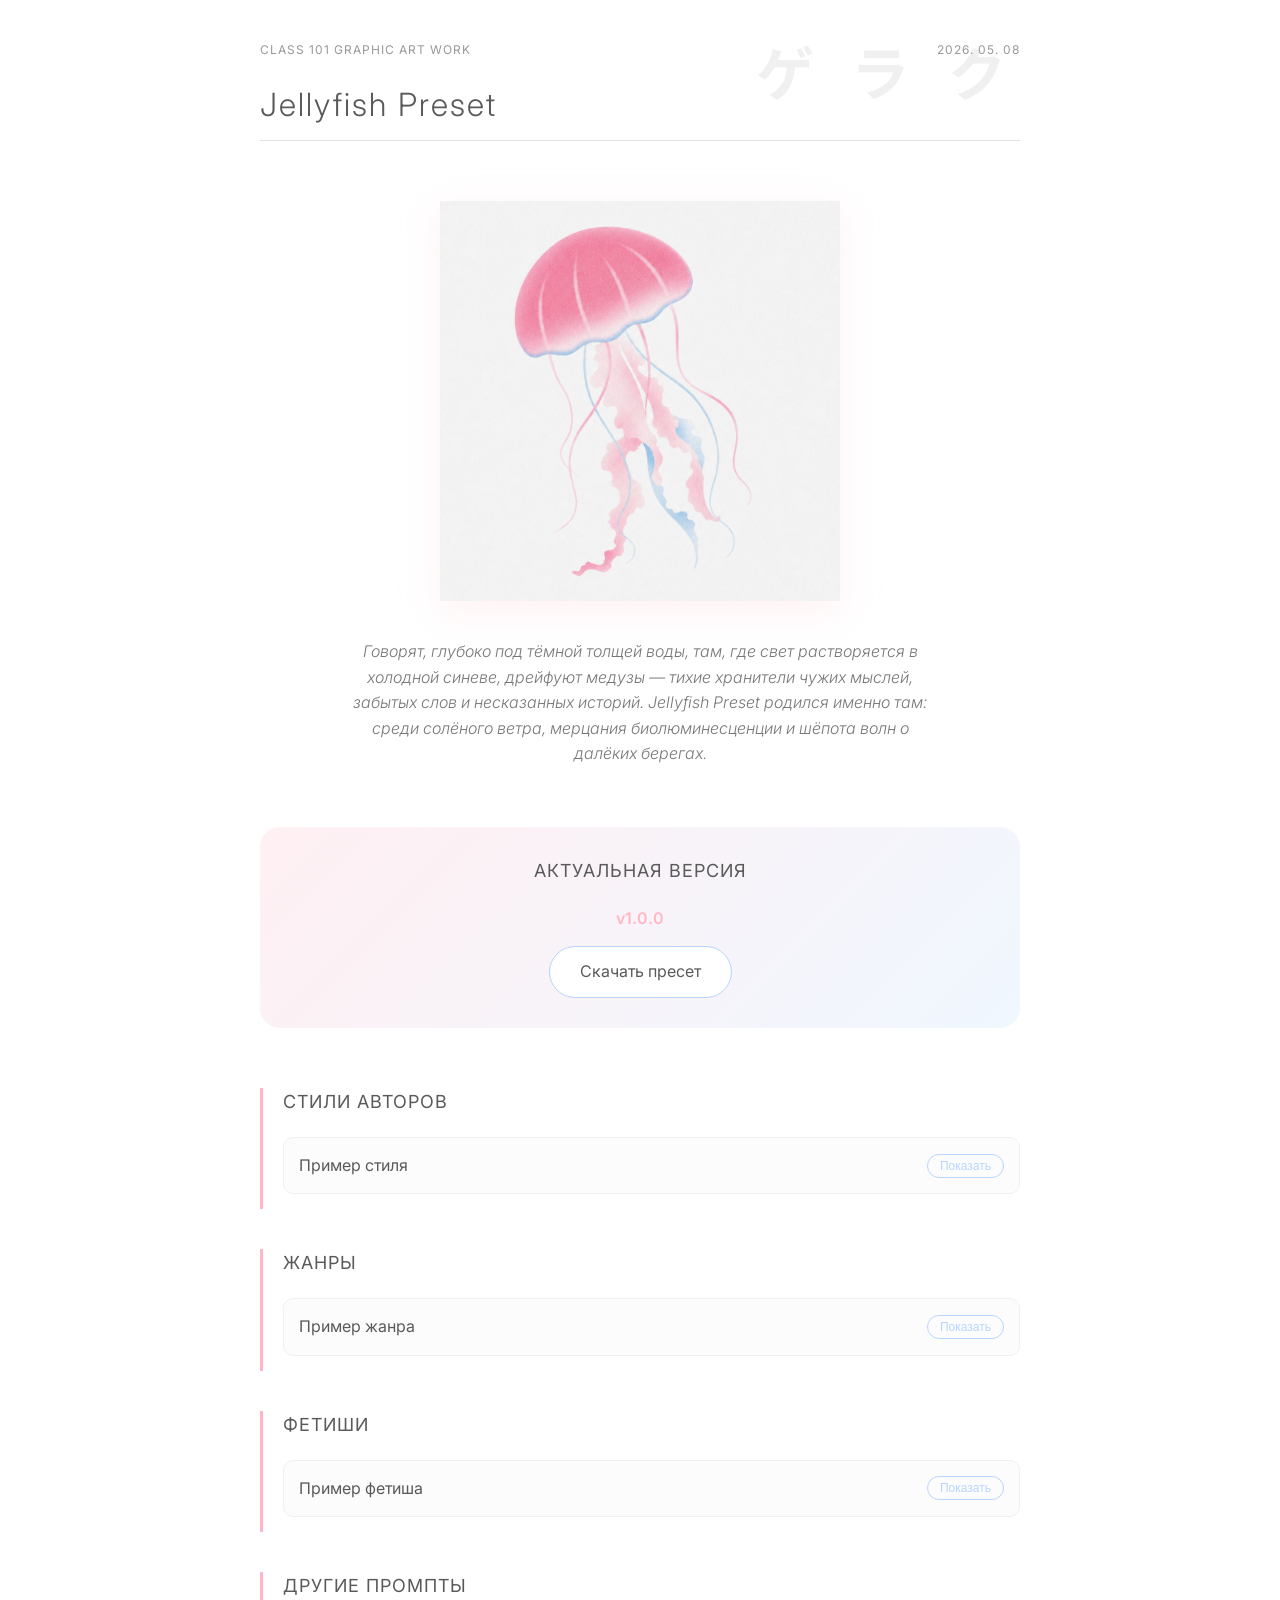
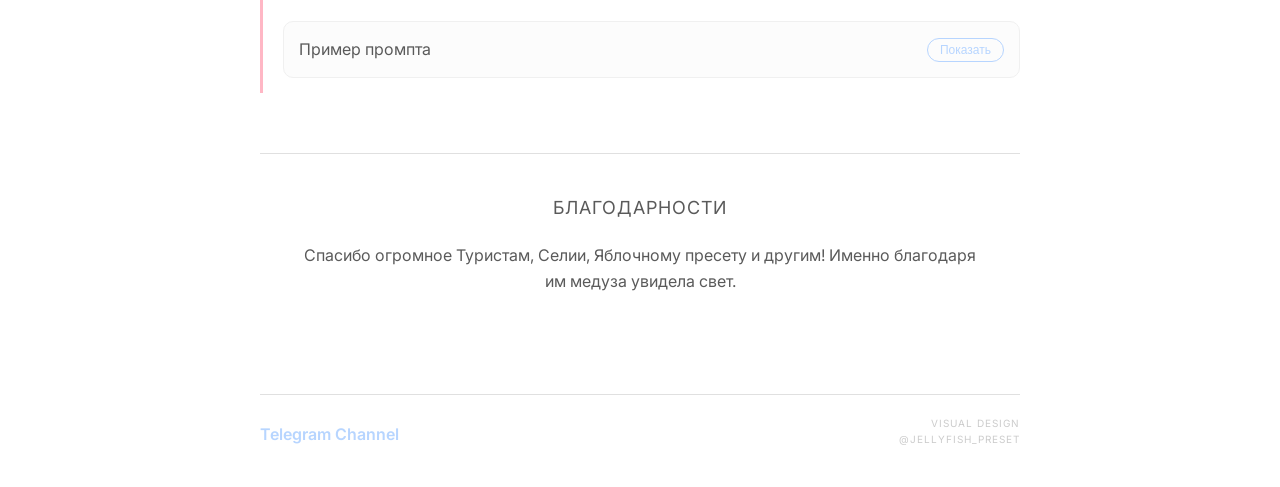
==== index.html @ 8d985d98 "Add files via upload" ====
<!DOCTYPE html>
<html lang="ru">
<head>
    <meta charset="UTF-8">
    <meta name="viewport" content="width=device-width, initial-scale=1.0">
    <title>Jellyfish Preset</title>
    <link rel="stylesheet" href="style.css">
    <link rel="preconnect" href="https://fonts.googleapis.com">
    <link rel="preconnect" href="https://fonts.gstatic.com" crossorigin>
    <link href="https://fonts.googleapis.com/css2?family=Inter:wght@300;400;600&family=Noto+Sans+JP:wght@300;400;700&display=swap" rel="stylesheet">
</head>
<body>
    <div class="container">
        <header>
            <div class="header-info">
                <span class="label">CLASS 101 GRAPHIC ART WORK</span>
                <span class="date">2026. 05. 08</span>
            </div>
            <div class="japanese-title">クラゲ</div>
            <h1>Jellyfish Preset</h1>
        </header>

        <main>
            <section class="hero">
                <div class="illustration-container">
                    <img src="jellyfish.png" alt="Jellyfish Illustration" class="main-jelly">
                </div>
                <div class="description">
                    <p>Говорят, глубоко под тёмной толщей воды, там, где свет растворяется в холодной синеве, дрейфуют медузы — тихие хранители чужих мыслей, забытых слов и несказанных историй. Jellyfish Preset родился именно там: среди солёного ветра, мерцания биолюминесценции и шёпота волн о далёких берегах.</p>
                </div>
            </section>

            <section class="download-section">
                <h2>Актуальная версия</h2>
                <div class="download-card">
                    <span class="version">v1.0.0</span>
                    <a href="#" class="download-btn" download>Скачать пресет</a>
                </div>
            </section>

            <section class="content-blocks">
                <div class="block" id="styles">
                    <h3>Стили авторов</h3>
                    <div class="items-container">
                        <!-- Место для заполнения -->
                        <div class="prompt-item">
                            <div class="prompt-header">
                                <span>Пример стиля</span>
                                <button class="toggle-btn">Показать</button>
                            </div>
                            <div class="prompt-content hidden">
                                <p class="prompt-text">Здесь будет ваш промпт для стиля...</p>
                                <button class="copy-btn">Копировать</button>
                            </div>
                        </div>
                    </div>
                </div>

                <div class="block" id="genres">
                    <h3>Жанры</h3>
                    <div class="items-container">
                        <div class="prompt-item">
                            <div class="prompt-header">
                                <span>Пример жанра</span>
                                <button class="toggle-btn">Показать</button>
                            </div>
                            <div class="prompt-content hidden">
                                <p class="prompt-text">Здесь будет ваш промпт для жанра...</p>
                                <button class="copy-btn">Копировать</button>
                            </div>
                        </div>
                    </div>
                </div>

                <div class="block" id="fetishes">
                    <h3>Фетиши</h3>
                    <div class="items-container">
                        <div class="prompt-item">
                            <div class="prompt-header">
                                <span>Пример фетиша</span>
                                <button class="toggle-btn">Показать</button>
                            </div>
                            <div class="prompt-content hidden">
                                <p class="prompt-text">Здесь будет ваш промпт для фетиша...</p>
                                <button class="copy-btn">Копировать</button>
                            </div>
                        </div>
                    </div>
                </div>

                <div class="block" id="other-prompts">
                    <h3>Другие промпты</h3>
                    <div class="items-container">
                        <div class="prompt-item">
                            <div class="prompt-header">
                                <span>Пример промпта</span>
                                <button class="toggle-btn">Показать</button>
                            </div>
                            <div class="prompt-content hidden">
                                <p class="prompt-text">Здесь будет любой другой промпт...</p>
                                <button class="copy-btn">Копировать</button>
                            </div>
                        </div>
                    </div>
                </div>
            </section>

            <section class="thanks">
                <h3>Благодарности</h3>
                <p>Спасибо огромное Туристам, Селии, Яблочному пресету и другим! Именно благодаря им медуза увидела свет.</p>
            </section>
        </main>

        <footer>
            <div class="footer-links">
                <a href="https://t.me/STjelly" target="_blank" class="tg-link">Telegram Channel</a>
            </div>
            <div class="footer-info">
                <span>visual design</span>
                <span>@jellyfish_preset</span>
            </div>
        </footer>
    </div>
    <script src="script.js"></script>
</body>
</html>
---- style.css ----
:root {
    --bg-color: #ffffff;
    --text-color: #5a5a5a;
    --accent-pink: #ffb7c5;
    --accent-blue: #b7d5ff;
    --soft-pink: #fff0f3;
    --soft-blue: #f0f7ff;
    --border-color: #e0e0e0;
}

* {
    margin: 0;
    padding: 0;
    box-sizing: border-box;
}

body {
    font-family: 'Inter', 'Noto Sans JP', sans-serif;
    background-color: var(--bg-color);
    color: var(--text-color);
    line-height: 1.6;
    overflow-x: hidden;
}

.container {
    max-width: 800px;
    margin: 0 auto;
    padding: 40px 20px;
    position: relative;
}

header {
    margin-bottom: 60px;
    position: relative;
}

.header-info {
    display: flex;
    justify-content: space-between;
    font-size: 12px;
    letter-spacing: 1px;
    color: #999;
    margin-bottom: 20px;
}

.japanese-title {
    position: absolute;
    right: 0;
    top: 0;
    font-size: 60px;
    color: #f0f0f0;
    writing-mode: vertical-rl;
    z-index: -1;
    font-weight: 700;
}

h1 {
    font-size: 32px;
    font-weight: 300;
    letter-spacing: 2px;
    border-bottom: 1px solid var(--border-color);
    padding-bottom: 10px;
}

.hero {
    display: flex;
    flex-direction: column;
    align-items: center;
    margin-bottom: 60px;
}

.illustration-container {
    width: 100%;
    max-width: 400px;
    margin-bottom: 30px;
}

.main-jelly {
    width: 100%;
    height: auto;
    filter: drop-shadow(0 10px 20px rgba(255, 183, 197, 0.2));
}

.description {
    text-align: center;
    font-style: italic;
    font-weight: 300;
    color: #777;
    max-width: 600px;
}

.download-section {
    background: linear-gradient(135deg, var(--soft-pink), var(--soft-blue));
    padding: 30px;
    border-radius: 20px;
    margin-bottom: 60px;
    text-align: center;
}

h2, h3 {
    font-weight: 400;
    letter-spacing: 1px;
    margin-bottom: 20px;
    text-transform: uppercase;
    font-size: 18px;
}

.download-card {
    display: flex;
    flex-direction: column;
    align-items: center;
    gap: 15px;
}

.version {
    font-weight: 600;
    color: var(--accent-pink);
}

.download-btn {
    display: inline-block;
    padding: 12px 30px;
    background-color: white;
    color: var(--text-color);
    text-decoration: none;
    border-radius: 30px;
    border: 1px solid var(--accent-blue);
    transition: all 0.3s ease;
}

.download-btn:hover {
    background-color: var(--accent-blue);
    color: white;
    transform: translateY(-2px);
}

.content-blocks {
    display: grid;
    grid-template-columns: 1fr;
    gap: 40px;
    margin-bottom: 60px;
}

.block {
    border-left: 3px solid var(--accent-pink);
    padding-left: 20px;
}

.prompt-item {
    background-color: #fcfcfc;
    border: 1px solid #f0f0f0;
    border-radius: 10px;
    margin-bottom: 15px;
    overflow: hidden;
}

.prompt-header {
    padding: 15px;
    display: flex;
    justify-content: space-between;
    align-items: center;
    cursor: pointer;
}

.toggle-btn {
    background: none;
    border: 1px solid var(--accent-blue);
    color: var(--accent-blue);
    padding: 4px 12px;
    border-radius: 15px;
    cursor: pointer;
    font-size: 12px;
}

.prompt-content {
    padding: 0 15px 15px;
}

.prompt-content.hidden {
    display: none;
}

.prompt-text {
    background: #f9f9f9;
    padding: 10px;
    border-radius: 5px;
    font-family: monospace;
    font-size: 13px;
    margin-bottom: 10px;
    white-space: pre-wrap;
}

.copy-btn {
    background-color: var(--accent-pink);
    color: white;
    border: none;
    padding: 6px 15px;
    border-radius: 5px;
    cursor: pointer;
    font-size: 12px;
}

.thanks {
    text-align: center;
    padding: 40px;
    border-top: 1px solid var(--border-color);
}

footer {
    margin-top: 60px;
    display: flex;
    justify-content: space-between;
    align-items: flex-end;
    padding-top: 20px;
    border-top: 1px solid var(--border-color);
}

.tg-link {
    color: var(--accent-blue);
    text-decoration: none;
    font-weight: 600;
    border-bottom: 1px solid transparent;
}

.tg-link:hover {
    border-bottom: 1px solid var(--accent-blue);
}

.footer-info {
    display: flex;
    flex-direction: column;
    text-align: right;
    font-size: 10px;
    color: #ccc;
    text-transform: uppercase;
    letter-spacing: 1px;
}

@media (max-width: 600px) {
    .header-info {
        flex-direction: column;
        gap: 5px;
    }
    .japanese-title {
        font-size: 40px;
    }
}

/* Admin Helper Styles */
.admin-helper {
    background-color: #fdfdfd;
    border: 2px dashed var(--accent-blue);
    padding: 25px;
    border-radius: 20px;
    margin-bottom: 60px;
}

.helper-desc {
    font-size: 14px;
    margin-bottom: 20px;
    color: #888;
}

.helper-form {
    display: flex;
    flex-direction: column;
    gap: 15px;
}

.helper-form input, .helper-form textarea {
    padding: 12px;
    border: 1px solid var(--border-color);
    border-radius: 10px;
    font-family: inherit;
}

.helper-form textarea {
    height: 100px;
    resize: vertical;
}

#generate-code-btn {
    background-color: var(--accent-blue);
    color: white;
    border: none;
    padding: 12px;
    border-radius: 10px;
    cursor: pointer;
    font-weight: 600;
}

#code-output-container {
    margin-top: 20px;
    padding-top: 20px;
    border-top: 1px solid var(--border-color);
}

#code-output {
    background: #2d2d2d;
    color: #ccc;
    padding: 15px;
    border-radius: 10px;
    font-size: 12px;
    overflow-x: auto;
    margin: 10px 0;
    white-space: pre-wrap;
}

#copy-code-btn {
    background-color: var(--accent-pink);
    color: white;
    border: none;
    padding: 8px 20px;
    border-radius: 20px;
    cursor: pointer;
}
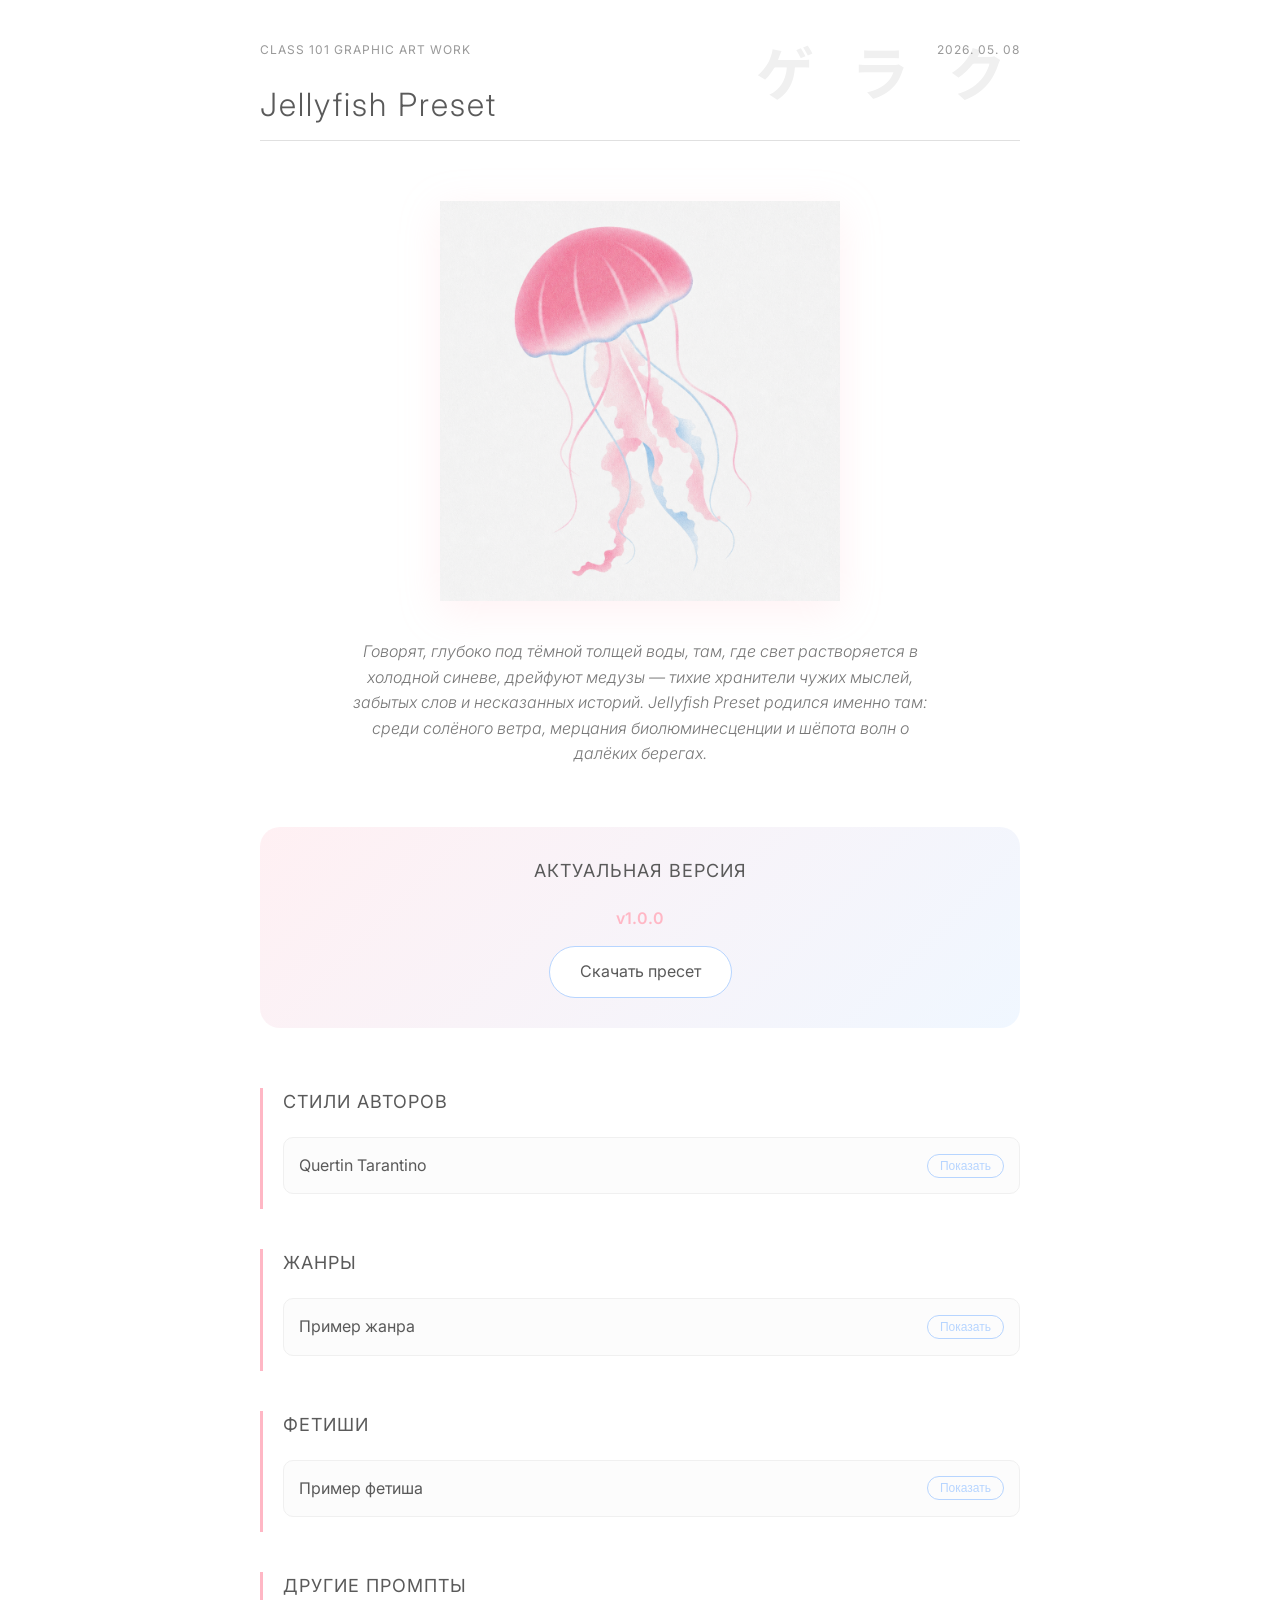
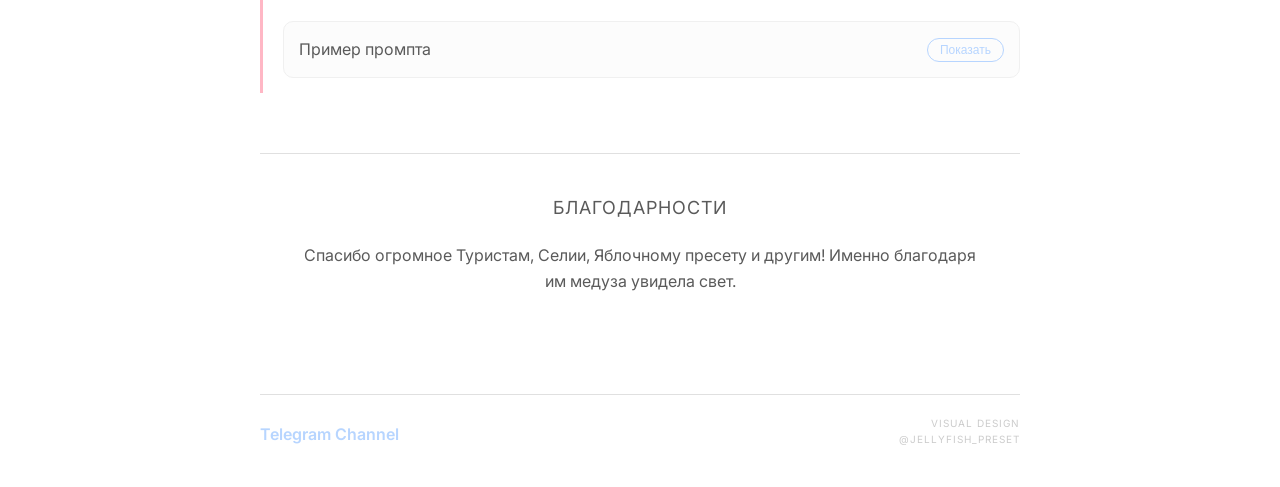
==== commit b1a70368: "Revise prompt text for Tarantino-inspired style Updated prompt content to reflect a writing style in" ====
--- a/index.html
+++ b/index.html
@@ -45,11 +45,28 @@
                         <!-- Место для заполнения -->
                         <div class="prompt-item">
                             <div class="prompt-header">
-                                <span>Пример стиля</span>
+                                <span>Quertin Tarantino</span>
                                 <button class="toggle-btn">Показать</button>
                             </div>
                             <div class="prompt-content hidden">
-                                <p class="prompt-text">Здесь будет ваш промпт для стиля...</p>
+                                <p class="prompt-text">Write with the sharp cinematic tension, dark humor, and dialogue-heavy rhythm inspired by Quentin Tarantino. Scenes should feel vivid, dangerous, and strangely intimate — balancing casual conversation with underlying menace. Characters speak with strong individuality, layered subtext, and emotionally charged banter that can rapidly shift from playful to threatening. Dialogue must feel natural, raw, and memorable, often circling around mundane details before revealing deeper stakes.
+
+Descriptions should focus on sensory atmosphere: neon reflections, cigarette smoke, blood on tile floors, old vinyl crackling in the background, cheap motel lights, diners at 2AM, dusty roads, sweat, silence before violence. Violence, when present, should feel sudden, visceral, and impactful rather than constant. Build anticipation slowly through pacing and conversational tension.
+
+Every character should possess distinct quirks, habits, speech patterns, and hidden motivations. Avoid generic morality; characters are flawed, charismatic, impulsive, and emotionally unpredictable. Even small interactions should carry dramatic weight and cinematic flair.
+
+Narration should alternate between stylish realism and exaggerated dramatic energy. Use long conversational exchanges, ironic contrasts, uncomfortable pauses, and emotionally loaded eye contact. Let scenes breathe before escalation. Focus heavily on atmosphere, tension, personality clashes, and memorable imagery.
+
+Avoid repetitive phrasing, generic filler dialogue, moral commentary, or overly poetic narration. Never sanitize emotional conflict. Emphasize rhythm, timing, and dramatic payoff. The prose should feel like a slow-burning crime film with emotionally charged dialogue and explosive turning points.
+
+Optional stylistic elements:
+- Nonlinear storytelling and flashback-style transitions
+- Dark comedy mixed with brutality
+- Pop culture references woven naturally into dialogue
+- Sudden tonal shifts from casual to violent
+- Stylish character introductions
+- Long monologues with hidden emotional meaning
+- Intense silences and understated reactions.</p>
                                 <button class="copy-btn">Копировать</button>
                             </div>
                         </div>
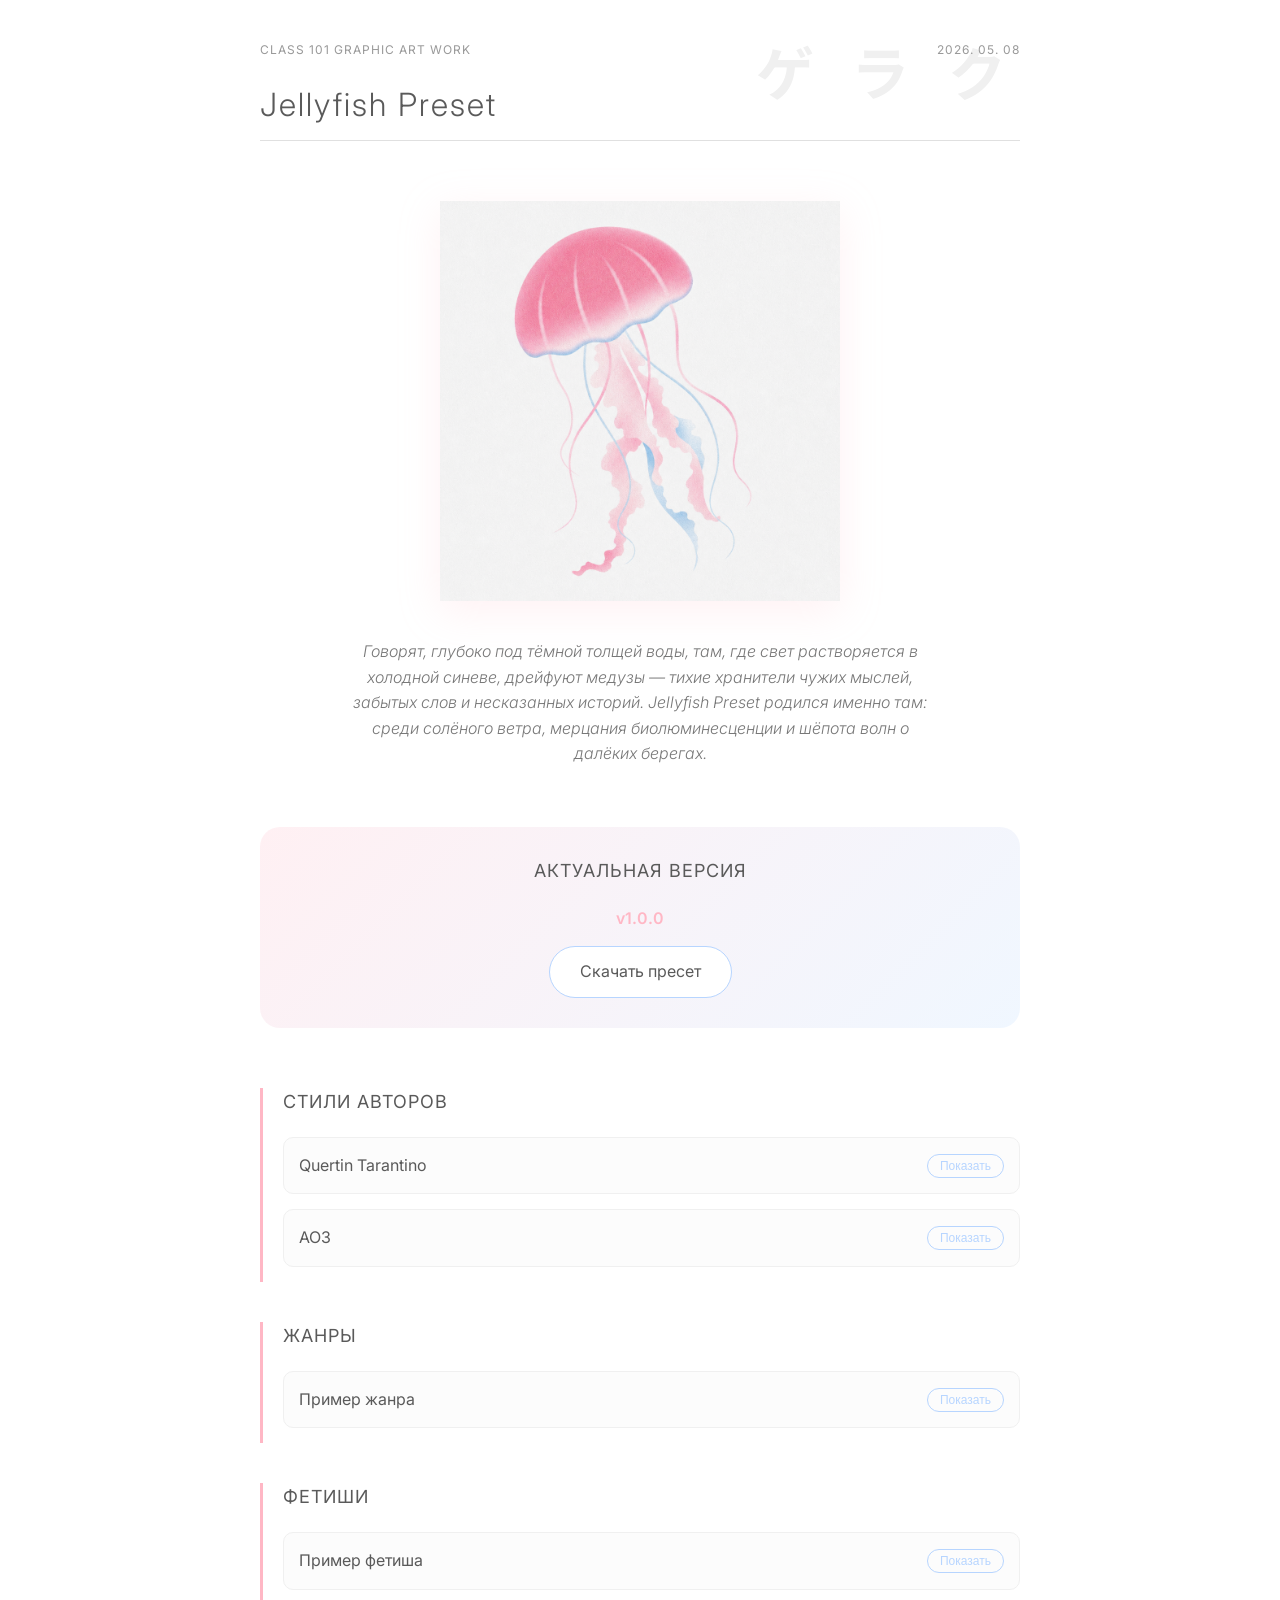
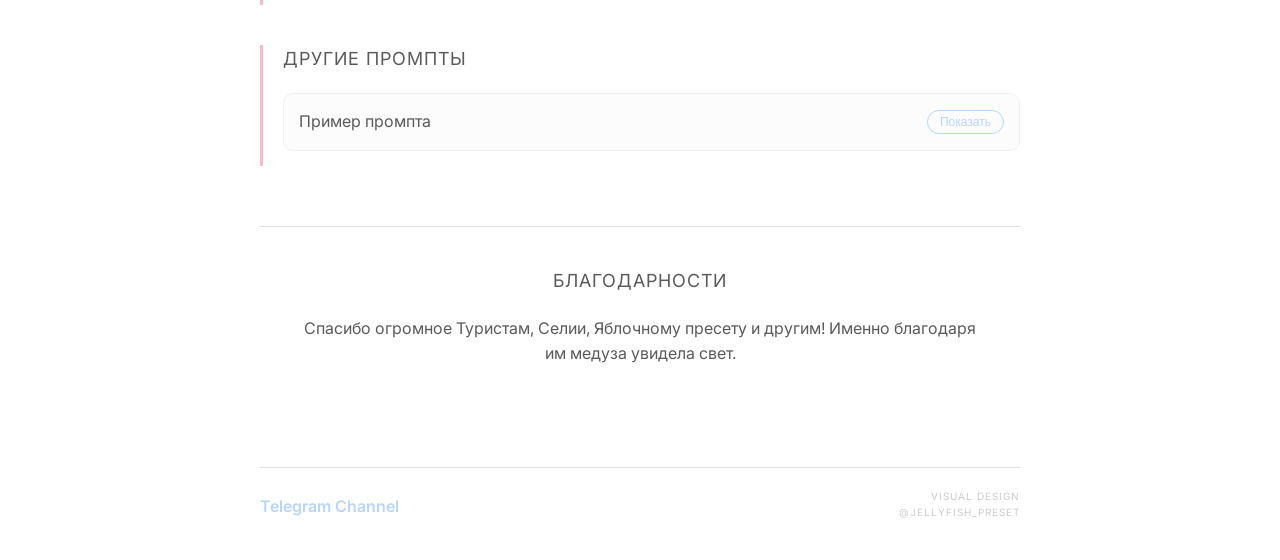
==== commit 017a5529: "Update index.html" ====
--- a/index.html
+++ b/index.html
@@ -34,7 +34,7 @@
                 <h2>Актуальная версия</h2>
                 <div class="download-card">
                     <span class="version">v1.0.0</span>
-                    <a href="#" class="download-btn" download>Скачать пресет</a>
+                    <a href="𐔌՞ ܸ.ˬ.ܸ՞𐦯 jelly preset ︶ 1.0.0.json" class="download-btn" download>Скачать пресет</a>
                 </div>
             </section>
 
@@ -69,6 +69,38 @@
 - Intense silences and understated reactions.</p>
                                 <button class="copy-btn">Копировать</button>
                             </div>
+                        </div>
+                        <div class="prompt-item">
+    <div class="prompt-header">
+        <span>AO3</span>
+        <button class="toggle-btn">Показать</button>
+    </div>
+    <div class="prompt-content hidden">
+        <p class="prompt-text">Write in the immersive, emotionally driven style commonly found in high-quality AO3 fanfiction. Focus heavily on internal thoughts, emotional tension, sensory detail, and nuanced character dynamics. Prioritize chemistry, vulnerability, longing, intimacy, and the subtle emotional shifts between characters. Scenes should feel personal and character-centric rather than plot-centric.
+
+Narration should flow naturally between external action and internal monologue, allowing emotions to linger and breathe. Small gestures — trembling fingers, lingering eye contact, nervous laughter, tired smiles, brushing shoulders — should carry emotional significance. Dialogue should feel intimate, layered with implication, hesitation, affection, resentment, or unresolved tension depending on the scene.
+
+Characters must remain emotionally expressive and psychologically detailed. Explore their fears, desires, contradictions, insecurities, habits, and coping mechanisms. Relationships should develop gradually through interaction, shared experiences, and emotional buildup rather than instant attachment.
+
+Descriptions should emphasize atmosphere and mood:
+rain tapping against windows, warm lamp light at midnight, messy bedrooms, cold hands wrapped around coffee mugs, quiet kitchens, crowded trains, soft fabric, distant city noise, aching exhaustion, the comfort of familiar presence. Romance and emotional intimacy should feel grounded, tender, and human.
+
+When writing angst, allow pain to linger realistically without rushing resolution. When writing comfort, make it feel earned. Emotional payoff should come from buildup, vulnerability, and mutual understanding.
+
+Avoid overly formal prose, repetitive dialogue tags, generic romance clichés, forced drama, or emotionally empty interactions. Do not summarize emotional moments — fully inhabit them. Let conversations drift naturally, including pauses, interruptions, unfinished thoughts, and quiet moments.
+
+Optional stylistic elements:
+- Slow burn relationship development
+- Mutual pining and unresolved tension
+- Hurt/comfort dynamics
+- Found family atmosphere
+- Domestic intimacy and quiet scenes
+- Emotional vulnerability after conflict
+- Detailed body language and microexpressions
+- Soft humor during emotionally heavy moments
+- Character-focused narration with deep emotional introspection.</p>
+        <button class="copy-btn">Копировать</button>
+    </div>
                         </div>
                     </div>
                 </div>
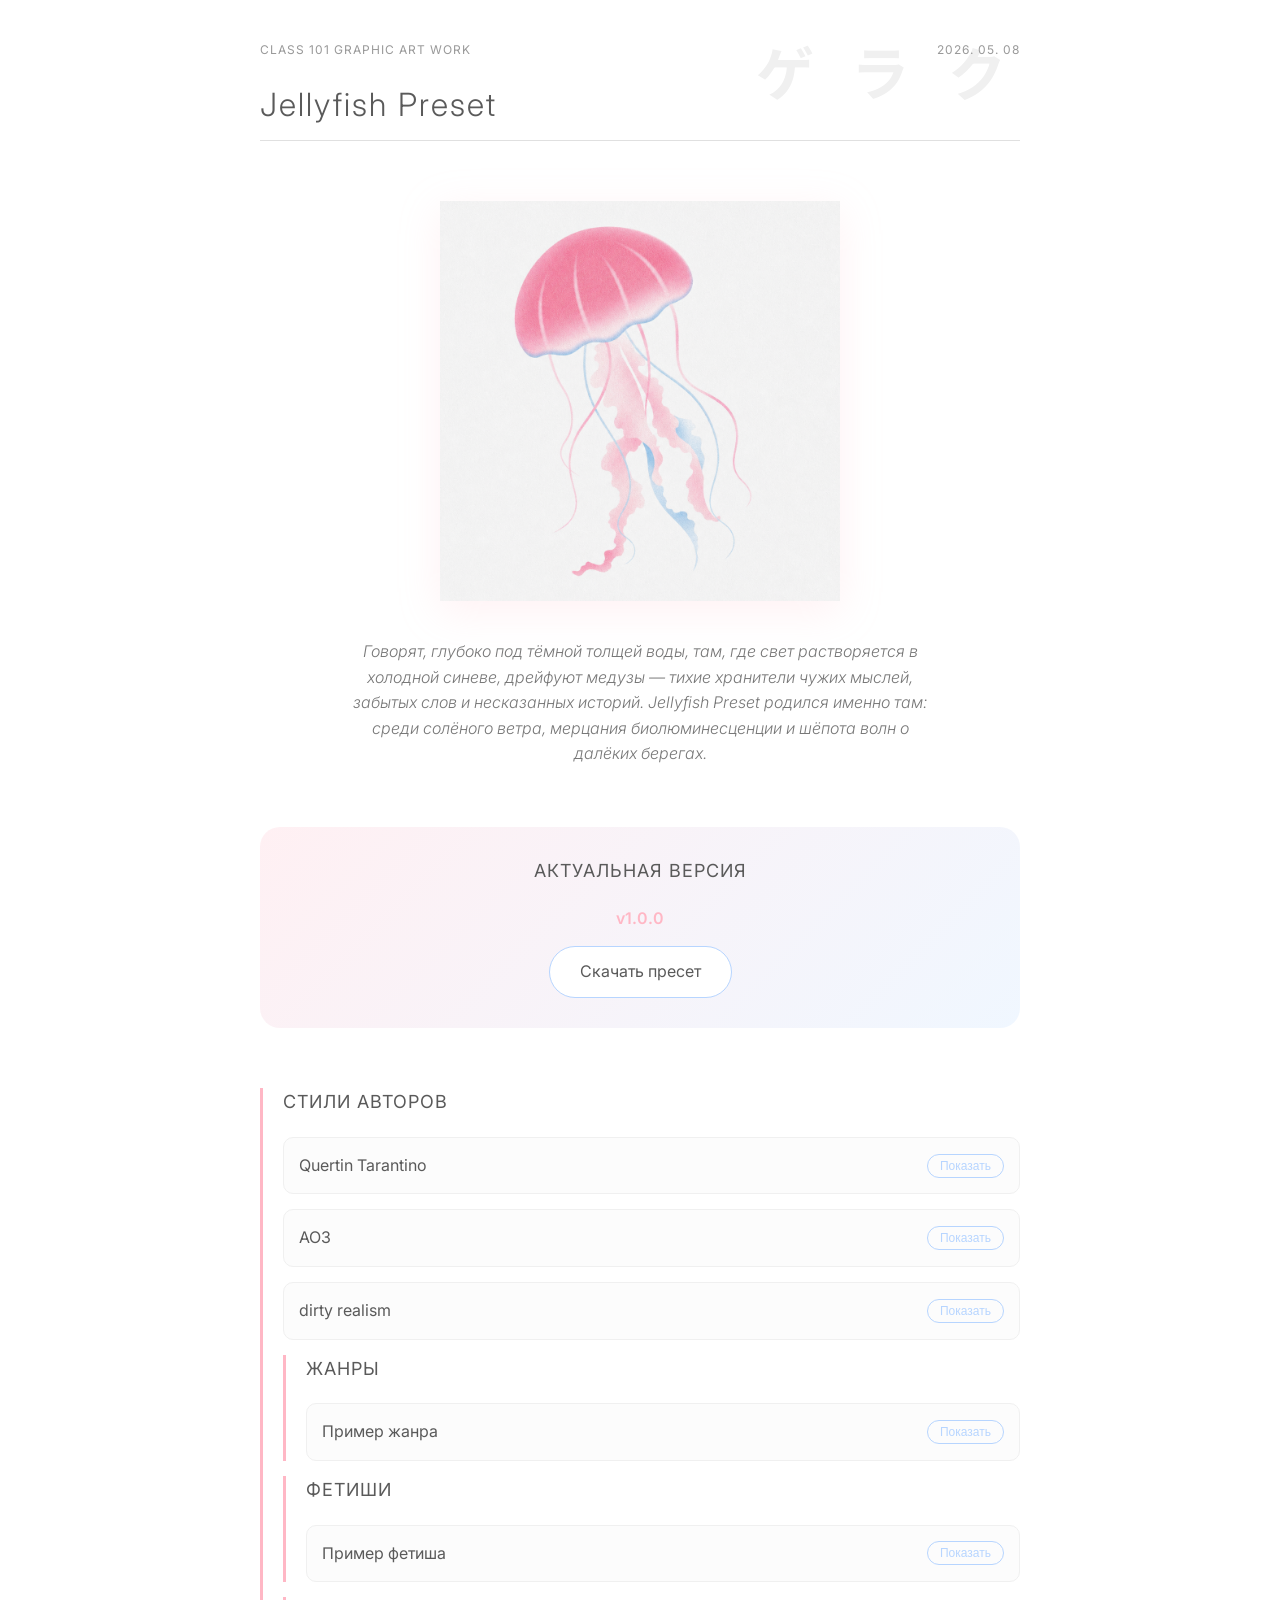
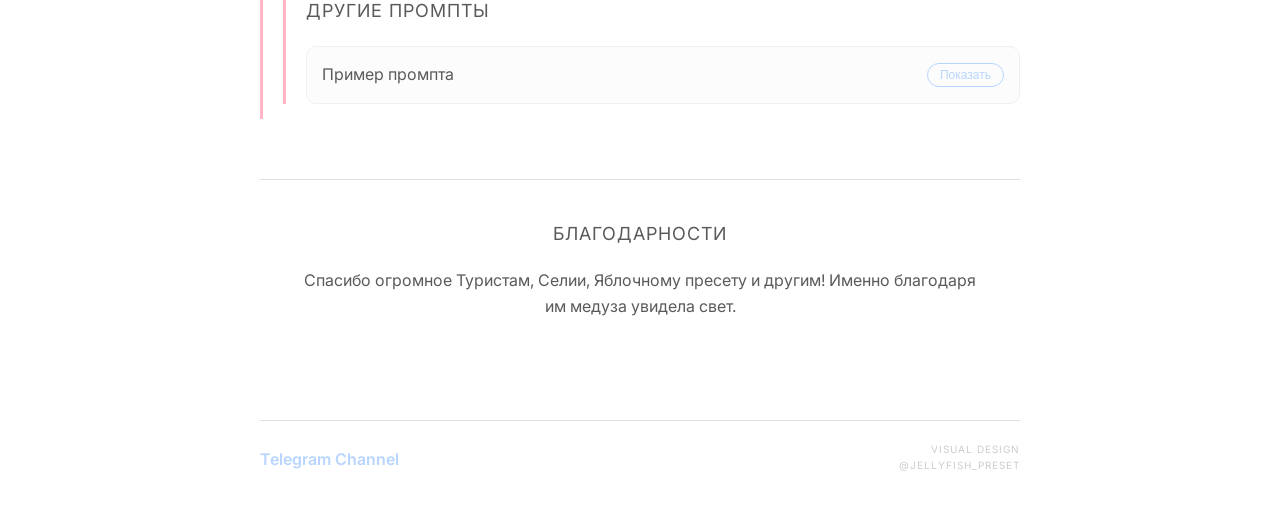
==== commit cb128e87: "Add dirty realism writing prompt section Added a new prompt item for 'dirty realism' style writing w" ====
--- a/index.html
+++ b/index.html
@@ -102,8 +102,40 @@
         <button class="copy-btn">Копировать</button>
     </div>
                         </div>
-                    </div>
-                </div>
+                        <div class="prompt-item">
+    <div class="prompt-header">
+        <span>dirty realism</span>
+        <button class="toggle-btn">Показать</button>
+    </div>
+    <div class="prompt-content hidden">
+        <p class="prompt-text">Write in the style of dirty realism — stripped-down, intimate, raw, and emotionally restrained. The prose should feel grounded in ordinary life: cheap apartments, stained kitchen counters, flickering streetlights, cigarettes in the rain, sleepless nights, stale coffee, wrinkled clothes, exhausted people trying to survive another day. Focus on uncomfortable honesty, emotional emptiness, and realism without romanticizing suffering.
+
+Sentences should remain clean, direct, and unembellished. Avoid flowery language, dramatic metaphors, excessive exposition, or idealized descriptions. Emotion should emerge naturally through behavior, silence, routine, and implication rather than explicit explanation. Characters rarely say exactly what they mean.
+
+Dialogue must feel authentic, fragmented, awkward, and understated. Use pauses, unfinished sentences, dry humor, avoidance, repetition, and conversational drift. People interrupt each other, miss the point, change subjects, sit in silence, or talk about meaningless things to avoid difficult truths.
+
+Characters should feel flawed, tired, lonely, emotionally damaged, or quietly desperate. Their lives revolve around mundane details and personal failures: unpaid bills, dead-end jobs, addiction, emotional detachment, strained relationships, cheap motels, old injuries, insomnia, boredom, and unresolved resentment. Avoid clear heroes or villains.
+
+Descriptions should prioritize physical realism and sensory texture:
+buzzing neon signs, damp carpets, cold fluorescent lighting, empty parking lots at night, greasy diner booths, peeling paint, smoke trapped in curtains, cracked lips, bruised knuckles, messy sinks, late buses, half-empty bottles, overheard conversations through thin walls.
+
+Allow scenes to breathe through stillness and observation. Tension should feel quiet and human rather than cinematic. Emotional impact comes from restraint, implication, and accumulation of detail — not dramatic declarations.
+
+Avoid melodrama, overly poetic narration, inspirational themes, idealized romance, exaggerated reactions, or overly polished dialogue. Keep the tone detached but deeply human. Let discomfort remain unresolved.
+
+Optional stylistic elements:
+- Emotional numbness and quiet desperation
+- Sparse prose with heavy subtext
+- Mundane routines carrying emotional weight
+- Failed communication and emotional avoidance
+- Detached narration with intimate observations
+- Bleak humor and awkward silence
+- Realistic fatigue, addiction, or self-destruction
+- Relationships built on dependency, habit, or loneliness.</p>
+        <button class="copy-btn">Копировать</button>
+    </div>
+                        </div>
+                    </div>
 
                 <div class="block" id="genres">
                     <h3>Жанры</h3>
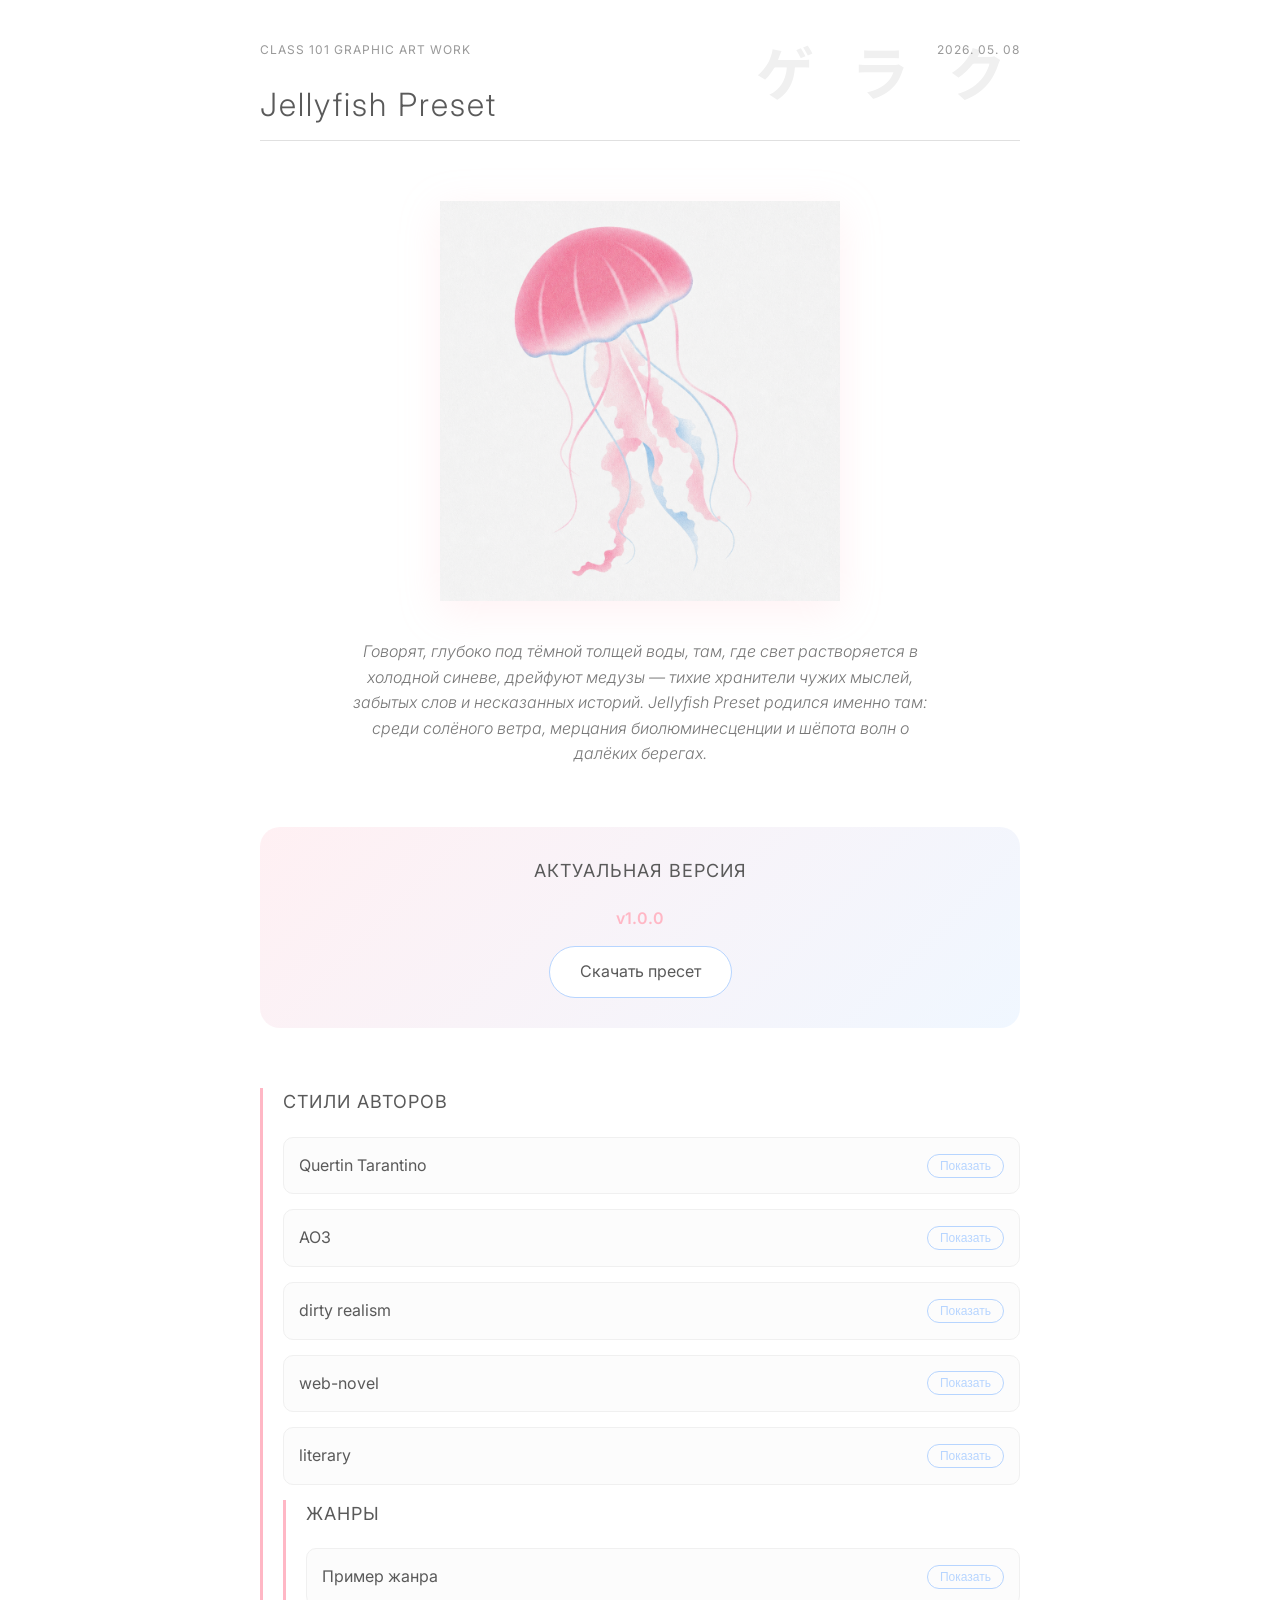
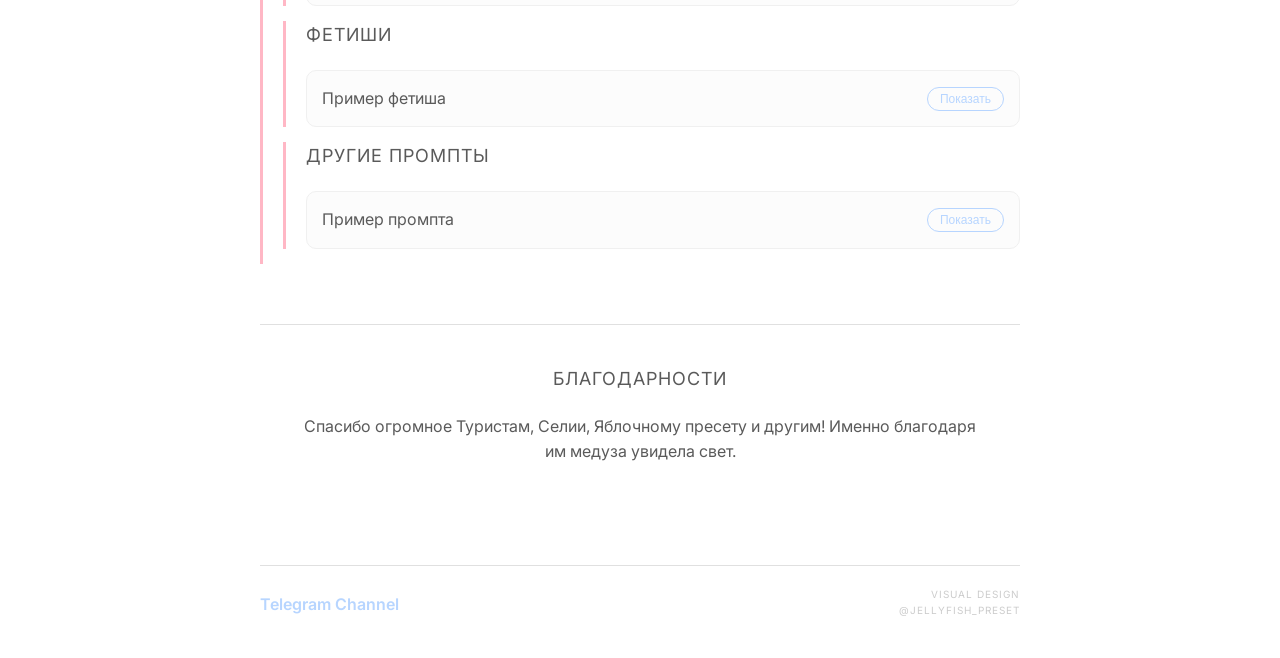
==== commit 6bde022e: "Add writing style prompts for web-novel and literary Added prompts for writing styles including web-" ====
--- a/index.html
+++ b/index.html
@@ -135,6 +135,81 @@
         <button class="copy-btn">Копировать</button>
     </div>
                         </div>
+                        <div class="prompt-item">
+    <div class="prompt-header">
+        <span>web-novel</span>
+        <button class="toggle-btn">Показать</button>
+    </div>
+    <div class="prompt-content hidden">
+        <p class="prompt-text">Write in the style of modern web novels and serialized online fiction. The prose should be immersive, easy to read, emotionally engaging, and paced for continuous momentum. Prioritize strong scene flow, cliffhangers, emotional hooks, dramatic tension, and addictive readability. Every chapter or scene should leave the reader wanting to continue immediately.
+
+Use accessible, fluid language with vivid but efficient descriptions. Balance narration, dialogue, introspection, and action naturally. Avoid overly dense prose or excessive literary complexity. Scenes should move consistently while still allowing emotional moments to land.
+
+Characters should have clear personalities, emotional reactions, evolving relationships, and recognizable speech patterns. Internal monologue is important — especially for emotional conflict, strategy, embarrassment, fear, determination, jealousy, or attraction. Reactions should feel immediate and emotionally readable.
+
+Descriptions should focus on atmosphere and emotional immersion:
+rain-soaked streets glowing under neon signs, warm taverns filled with noise, quiet dorm rooms at midnight, cold morning air, sword hilts worn smooth by use, distant thunder, crowded marketplaces, glowing magic circles, soft fabric brushing skin, the silence after a confession.
+
+Dialogue should feel expressive and dynamic. Use pauses, reactions, teasing, tension, and emotionally charged exchanges. Characters should bounce off each other naturally, whether through rivalry, affection, humor, conflict, or awkwardness.
+
+Pacing should alternate between:
+- fast, dramatic moments
+- emotional cooldown scenes
+- character-building interactions
+- suspenseful revelations
+- gradual escalation of stakes
+
+Emphasize emotional payoff, satisfying progression, and strong atmosphere. Even slice-of-life scenes should feel engaging through chemistry, mood, or subtle tension.
+
+Avoid overly repetitive narration, excessive exposition dumps, unnatural dialogue, or empty filler scenes. Keep emotional stakes present even during calm moments.
+
+Optional stylistic elements:
+- Cliffhanger scene endings
+- Slow-burn romance and relationship progression
+- Power growth and progression systems
+- Rivalries and emotional tension
+- Found family dynamics
+- Internal monologue during action scenes
+- Dramatic reveals and turning points
+- Cinematic fight choreography
+- Cozy slice-of-life downtime between intense arcs
+- Strong emotional reactions and expressive character behavior.</p>
+        <button class="copy-btn">Копировать</button>
+    </div>
+                        </div>
+                        <div class="prompt-item">
+    <div class="prompt-header">
+        <span>literary</span>
+        <button class="toggle-btn">Показать</button>
+    </div>
+    <div class="prompt-content hidden">
+        <p class="prompt-text">Write in a rich literary style that prioritizes atmosphere, emotional depth, psychological nuance, and carefully crafted prose. Every sentence should feel intentional, textured, and evocative without becoming overly ornamental. The narration should immerse the reader in both the physical world and the inner emotional landscape of the characters.
+
+Descriptions should be sensory, vivid, and emotionally resonant:
+dust floating through pale morning light, the distant hum of traffic beneath an open window, cold rain gathering on skin, the smell of old books and damp wood, trembling hands hidden beneath a table, silence stretching between unfinished thoughts. Use imagery to deepen mood rather than decorate scenes.
+
+Characters must feel psychologically complex and deeply human. Explore contradictions, memory, longing, fear, resentment, tenderness, pride, shame, and emotional ambiguity. Internal thoughts should blend naturally into narration, revealing subtle shifts in perception and emotional state.
+
+Dialogue should feel purposeful and layered with subtext. Characters rarely express themselves completely or directly. Meaning often exists in pauses, avoidance, body language, interrupted thoughts, restrained emotion, or what remains unsaid.
+
+Pacing should allow scenes to breathe. Slow moments are important — lingering observations, quiet emotional realizations, introspection, environmental detail, and subtle tension should carry weight equal to dramatic events. Emotional impact should emerge gradually through accumulation of detail and atmosphere.
+
+Narration may alternate between detached observation and intimate emotional closeness depending on the scene. Maintain tonal consistency and stylistic elegance without sacrificing clarity or realism.
+
+Avoid shallow melodrama, generic phrasing, repetitive sentence structures, excessive exposition, cliché metaphors, or emotionally hollow descriptions. Never rush emotional transitions or character development.
+
+Optional stylistic elements:
+- Poetic but restrained imagery
+- Psychological introspection
+- Symbolic environmental details
+- Melancholic or contemplative atmosphere
+- Emotional ambiguity and unresolved tension
+- Quiet realism mixed with lyrical prose
+- Memory fragments and associative narration
+- Deep focus on sensory perception and emotional texture.</p>
+        <button class="copy-btn">Копировать</button>
+    </div>
+                        </div>
                     </div>
 
                 <div class="block" id="genres">
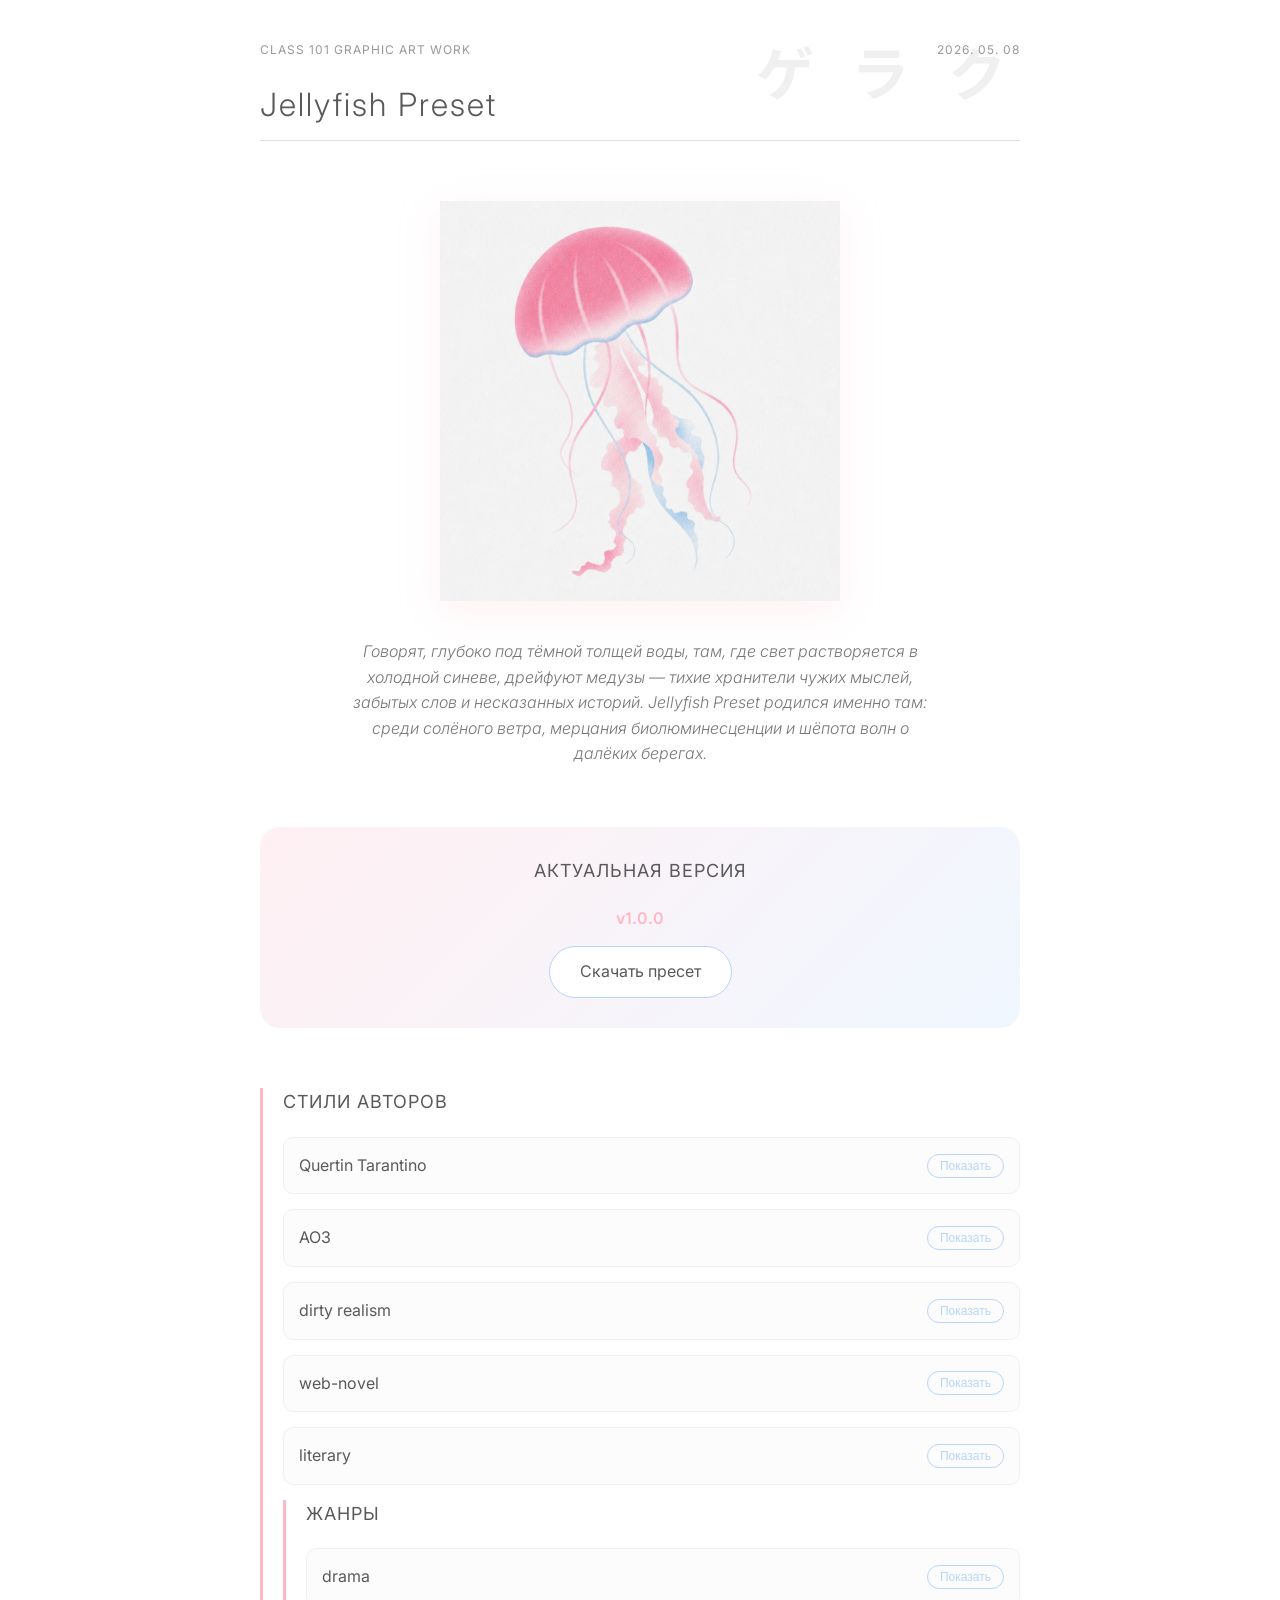
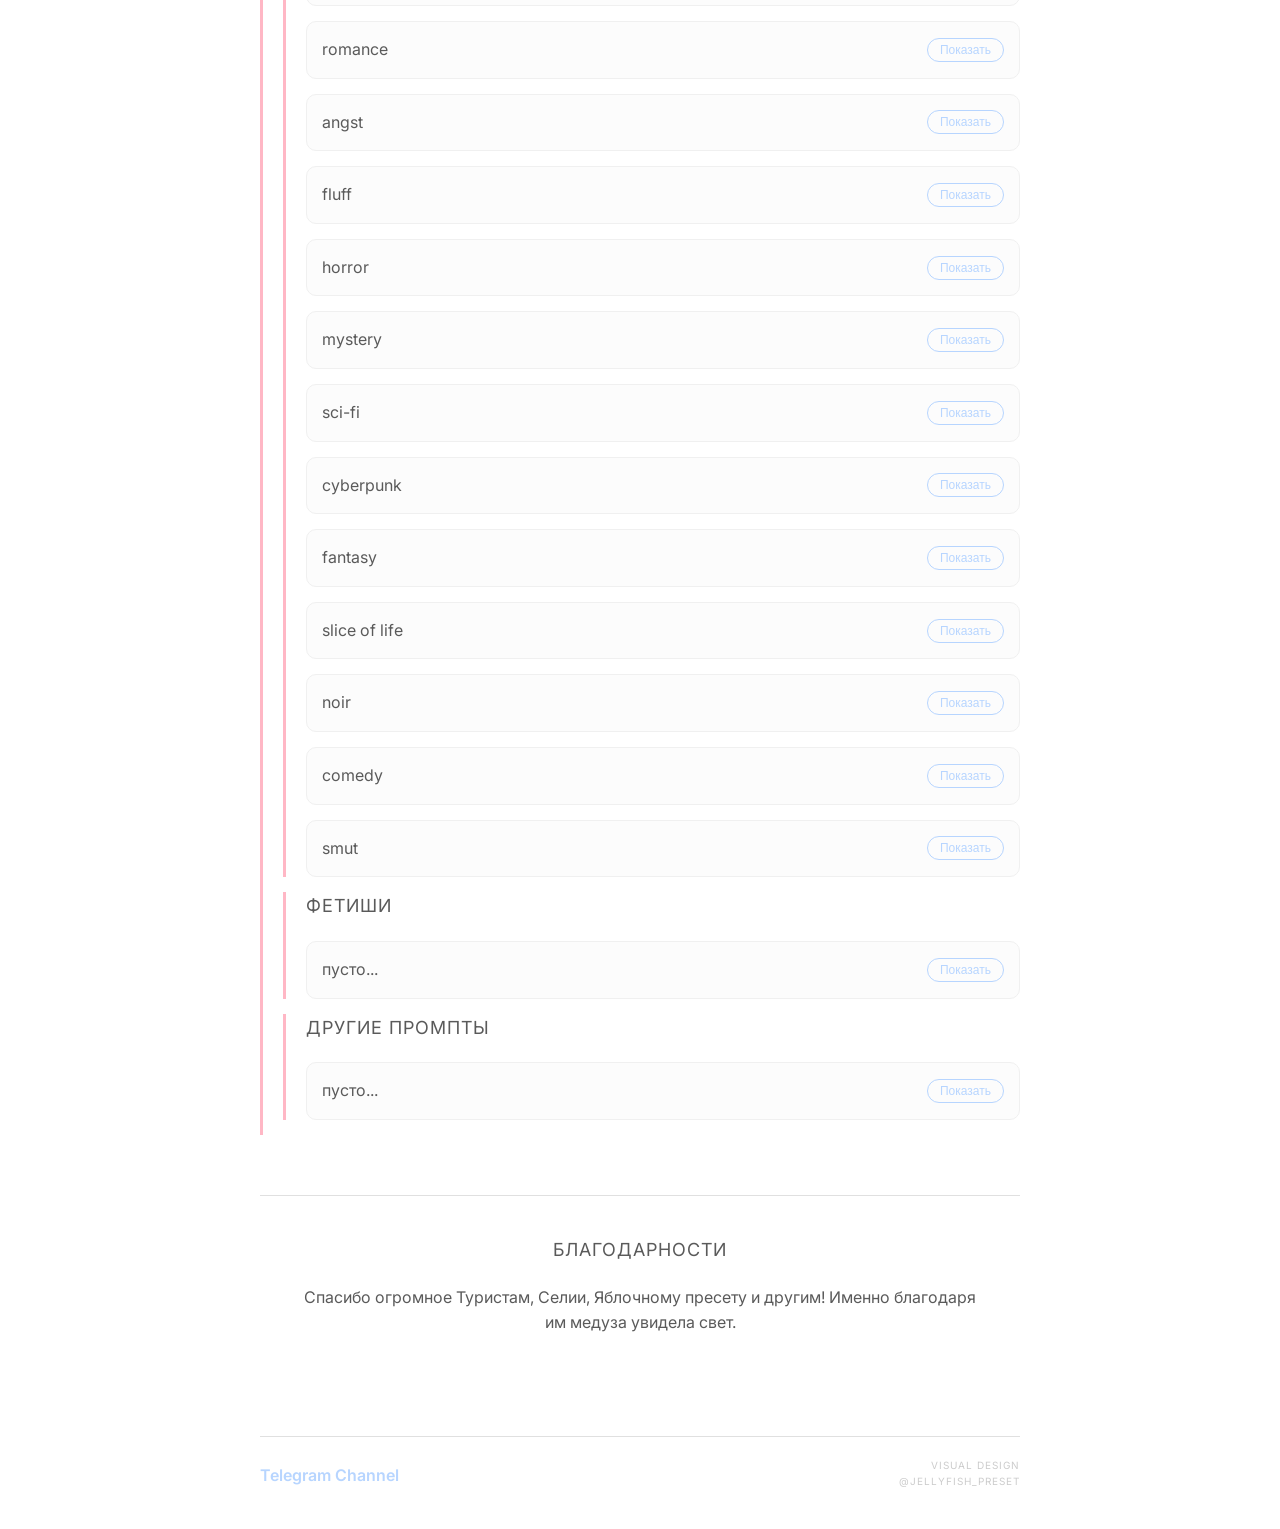
==== commit cea6d775: "Revise genre and prompt items in index.html Updated genre and prompt descriptions with specific them" ====
--- a/index.html
+++ b/index.html
@@ -217,27 +217,148 @@
                     <div class="items-container">
                         <div class="prompt-item">
                             <div class="prompt-header">
-                                <span>Пример жанра</span>
+                                <span>drama</span>
                                 <button class="toggle-btn">Показать</button>
                             </div>
                             <div class="prompt-content hidden">
-                                <p class="prompt-text">Здесь будет ваш промпт для жанра...</p>
+                                <p class="prompt-text">emotional tension, painful choices, layered conflicts, bittersweet atmosphere, realistic reactions, heavy emotional impact.</p>
                                 <button class="copy-btn">Копировать</button>
                             </div>
                         </div>
+                        <div class="prompt-item">
+    <div class="prompt-header">
+        <span>romance</span>
+        <button class="toggle-btn">Показать</button>
+    </div>
+    <div class="prompt-content hidden">
+        <p class="prompt-text">slow burn intimacy, soft emotional moments, chemistry-focused interactions, yearning, affectionate tension.</p>
+        <button class="copy-btn">Копировать</button>
+    </div>
+                        </div>
+                        <div class="prompt-item">
+    <div class="prompt-header">
+        <span>angst</span>
+        <button class="toggle-btn">Показать</button>
+    </div>
+    <div class="prompt-content hidden">
+        <p class="prompt-text">emotional suffering, inner turmoil, heartbreak, unresolved feelings, melancholic atmosphere, vulnerability.</p>
+        <button class="copy-btn">Копировать</button>
+    </div>
+                        </div>
+                        <div class="prompt-item">
+    <div class="prompt-header">
+        <span>fluff</span>
+        <button class="toggle-btn">Показать</button>
+    </div>
+    <div class="prompt-content hidden">
+        <p class="prompt-text">wholesome comfort, soft interactions, playful affection, warm atmosphere, lighthearted emotional focus.</p>
+        <button class="copy-btn">Копировать</button>
+    </div>
+                        </div>
+                        <div class="prompt-item">
+    <div class="prompt-header">
+        <span>horror</span>
+        <button class="toggle-btn">Показать</button>
+    </div>
+    <div class="prompt-content hidden">
+        <p class="prompt-text">unsettling atmosphere, paranoia, psychological fear, disturbing imagery, tension-heavy pacing, dread.</p>
+        <button class="copy-btn">Копировать</button>
+    </div>
+                        </div>
+                        <div class="prompt-item">
+    <div class="prompt-header">
+        <span>mystery</span>
+        <button class="toggle-btn">Показать</button>
+    </div>
+    <div class="prompt-content hidden">
+        <p class="prompt-text">hidden motives, cryptic clues, suspenseful discoveries, investigative pacing, secrets slowly unraveling.</p>
+        <button class="copy-btn">Копировать</button>
+    </div>
+                        </div>
+                        <div class="prompt-item">
+    <div class="prompt-header">
+        <span>sci-fi</span>
+        <button class="toggle-btn">Показать</button>
+    </div>
+    <div class="prompt-content hidden">
+        <p class="prompt-text">futuristic technology, advanced societies, space-age atmosphere, speculative concepts, immersive worldbuilding.</p>
+        <button class="copy-btn">Копировать</button>
+    </div>
+                        </div>
+                        <div class="prompt-item">
+    <div class="prompt-header">
+        <span>cyberpunk</span>
+        <button class="toggle-btn">Показать</button>
+    </div>
+    <div class="prompt-content hidden">
+        <p class="prompt-text">neon-lit dystopia, corporate corruption, cybernetic enhancements, underground culture, gritty futuristic aesthetic.</p>
+        <button class="copy-btn">Копировать</button>
+    </div>
+                        </div>
+                        <div class="prompt-item">
+    <div class="prompt-header">
+        <span>fantasy</span>
+        <button class="toggle-btn">Показать</button>
+    </div>
+    <div class="prompt-content hidden">
+        <p class="prompt-text">magical worlds, ancient lore, mythical creatures, atmospheric adventures, rich worldbuilding.</p>
+        <button class="copy-btn">Копировать</button>
+    </div>
+                        </div>
+                        <div class="prompt-item">
+    <div class="prompt-header">
+        <span>slice of life</span>
+        <button class="toggle-btn">Показать</button>
+    </div>
+    <div class="prompt-content hidden">
+        <p class="prompt-text">grounded daily interactions, realistic pacing, character-driven moments, casual atmosphere.</p>
+        <button class="copy-btn">Копировать</button>
+    </div>
+                        </div>
+                        <div class="prompt-item">
+    <div class="prompt-header">
+        <span>noir</span>
+        <button class="toggle-btn">Показать</button>
+    </div>
+    <div class="prompt-content hidden">
+        <p class="prompt-text">cynical narration, morally gray characters, urban decay, emotional detachment, moody atmosphere.</p>
+        <button class="copy-btn">Копировать</button>
+    </div>
+                        </div>
+                        <div class="prompt-item">
+    <div class="prompt-header">
+        <span>comedy</span>
+        <button class="toggle-btn">Показать</button>
+    </div>
+    <div class="prompt-content hidden">
+        <p class="prompt-text">witty banter, absurd situations, exaggerated reactions, playful pacing, chaotic energy.</p>
+        <button class="copy-btn">Копировать</button>
+    </div>
+                        </div>
+                        <div class="prompt-item">
+    <div class="prompt-header">
+        <span>smut</span>
+        <button class="toggle-btn">Показать</button>
+    </div>
+    <div class="prompt-content hidden">
+        <p class="prompt-text">sensual tension, intimate atmosphere, seductive interactions, physical desire, emotionally charged intimacy.</p>
+        <button class="copy-btn">Копировать</button>
+    </div>
+                        </div>
                     </div>
                 </div>
+                        
 
                 <div class="block" id="fetishes">
                     <h3>Фетиши</h3>
                     <div class="items-container">
                         <div class="prompt-item">
                             <div class="prompt-header">
-                                <span>Пример фетиша</span>
+                                <span>пусто...</span>
                                 <button class="toggle-btn">Показать</button>
                             </div>
                             <div class="prompt-content hidden">
-                                <p class="prompt-text">Здесь будет ваш промпт для фетиша...</p>
+                                <p class="prompt-text">ожидайте!</p>
                                 <button class="copy-btn">Копировать</button>
                             </div>
                         </div>
@@ -249,11 +370,11 @@
                     <div class="items-container">
                         <div class="prompt-item">
                             <div class="prompt-header">
-                                <span>Пример промпта</span>
+                                <span>пусто...</span>
                                 <button class="toggle-btn">Показать</button>
                             </div>
                             <div class="prompt-content hidden">
-                                <p class="prompt-text">Здесь будет любой другой промпт...</p>
+                                <p class="prompt-text">ожидайте!</p>
                                 <button class="copy-btn">Копировать</button>
                             </div>
                         </div>
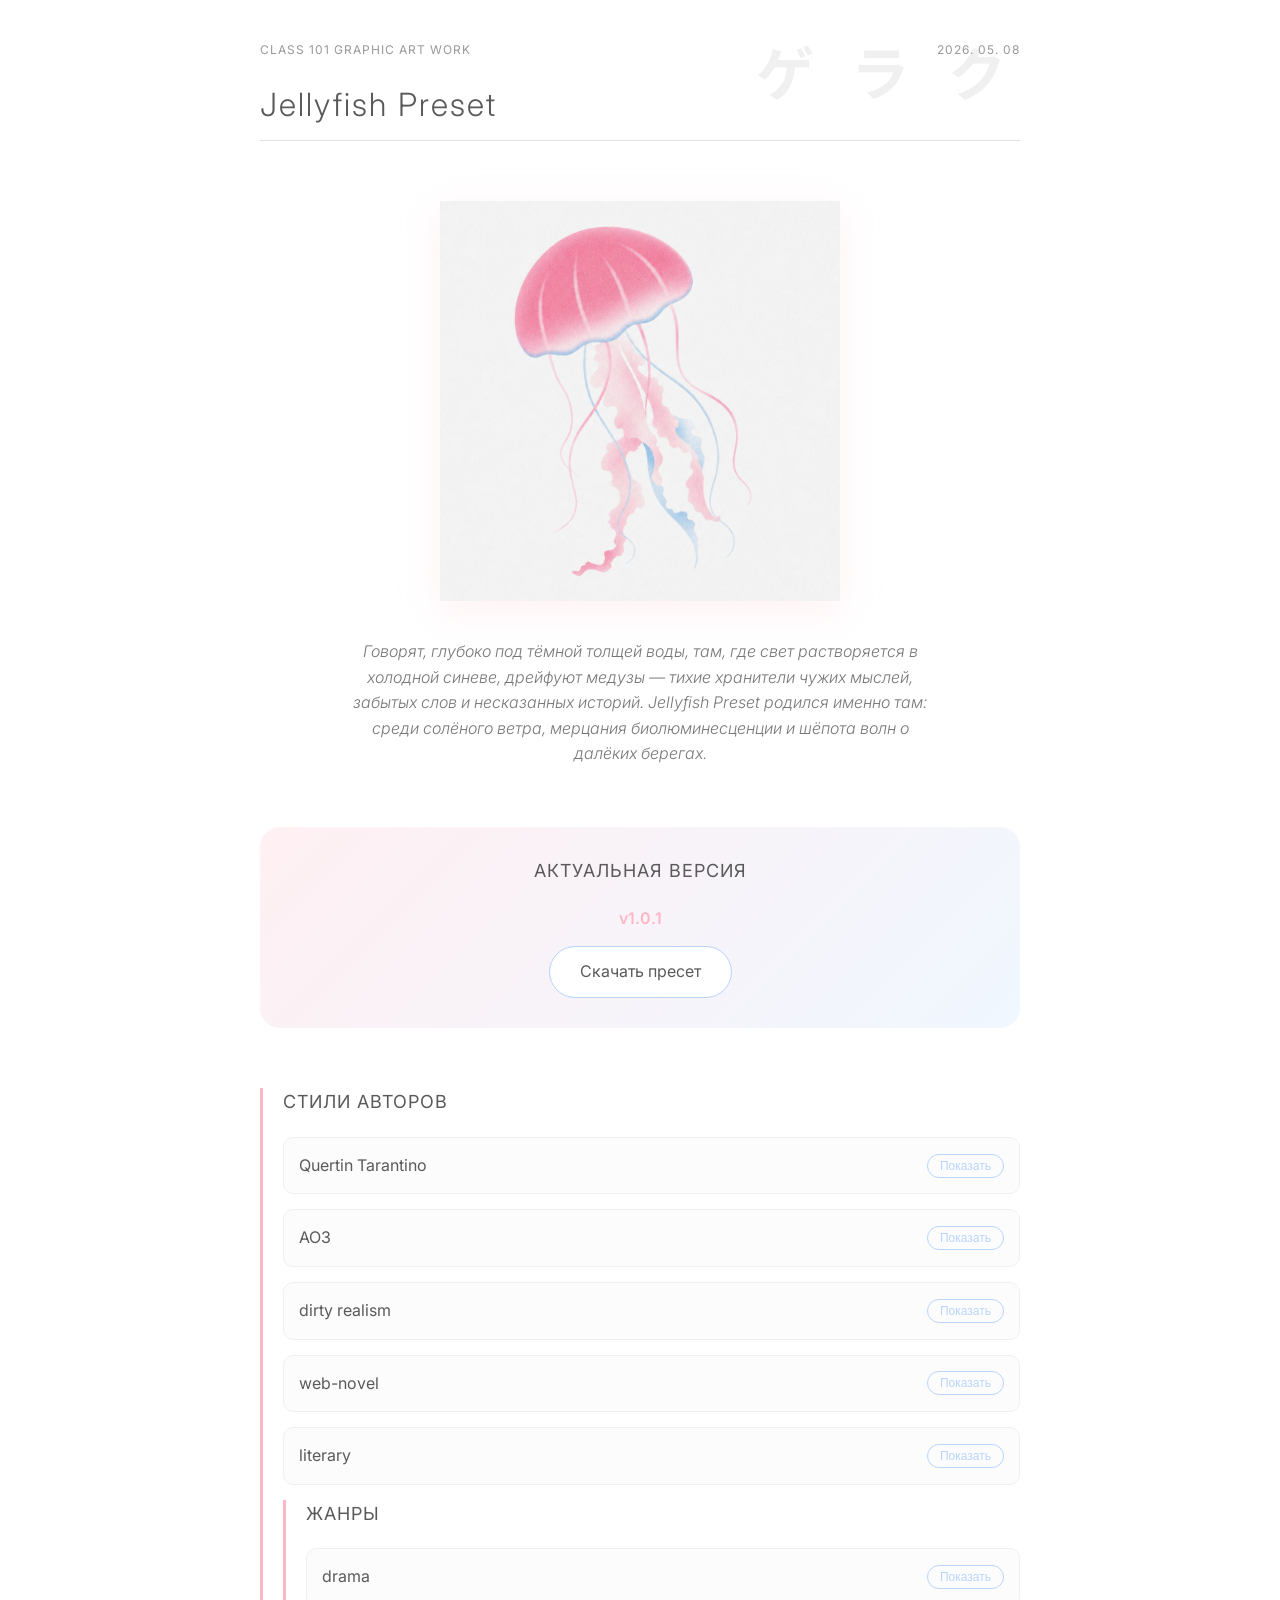
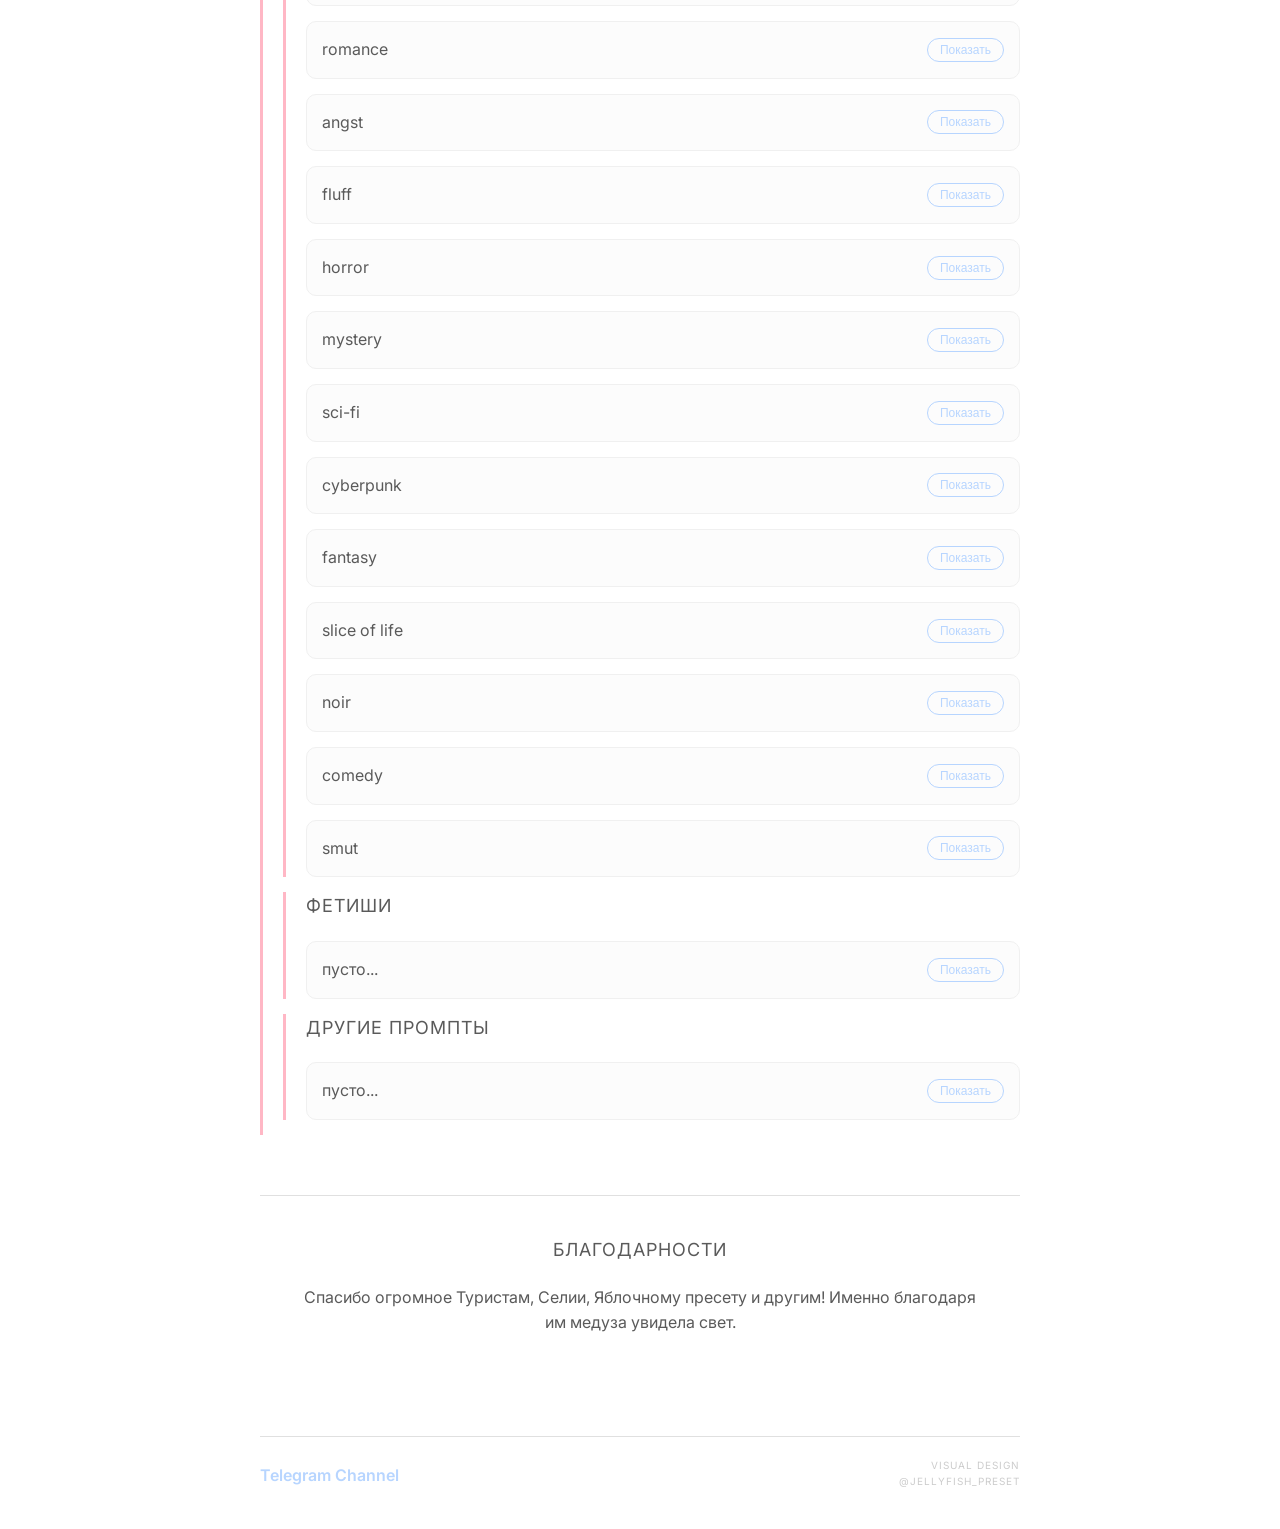
==== commit e97aeb68: "Update version and download link to v1.0.1" ====
--- a/index.html
+++ b/index.html
@@ -33,8 +33,8 @@
             <section class="download-section">
                 <h2>Актуальная версия</h2>
                 <div class="download-card">
-                    <span class="version">v1.0.0</span>
-                    <a href="𐔌՞ ܸ.ˬ.ܸ՞𐦯 jelly preset ︶ 1.0.0.json" class="download-btn" download>Скачать пресет</a>
+                    <span class="version">v1.0.1</span>
+                    <a href="𐔌՞ ܸ.ˬ.ܸ՞𐦯 jelly preset ︶ 1.0.1.json" class="download-btn" download>Скачать пресет</a>
                 </div>
             </section>
 
